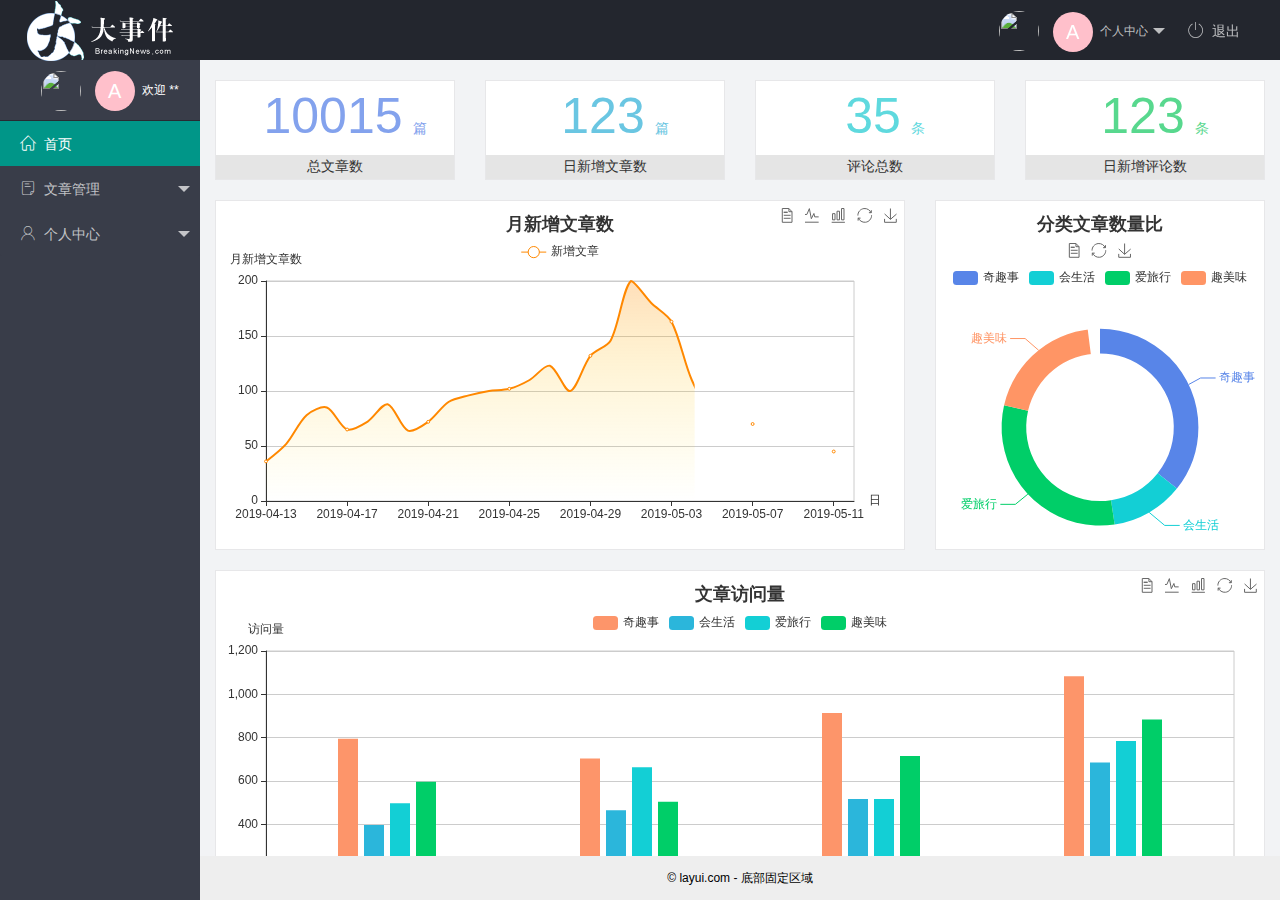
==== index.html @ ff7209f8 "完成了主页功能开发" ====
<!DOCTYPE html>
<html lang="en">

<head>
    <meta charset="UTF-8">
    <meta name="viewport" content="width=device-width, initial-scale=1.0">
    <meta http-equiv="X-UA-Compatible" content="ie=edge">
    <title>后天主页</title>
    <link rel="stylesheet" href="/assets/lib/layui/css/layui.css">
    <link rel="stylesheet" href="/assets/fonts/iconfont.css">
    <link rel="stylesheet" href="/assets/css/index.css">
</head>

<body class="layui-layout-body">
    <div class="layui-layout layui-layout-admin">
        <div class="layui-header">
            <div class="layui-logo">
                <img src="/assets/images/logo.png" alt="">
            </div>
            <!-- 头部区域（可配合layui已有的水平导航） -->
            <ul class="layui-nav layui-layout-right">
                <li class="layui-nav-item">
                    <a href="javascript:;" class="userinfo">
                        <img src="http://t.cn/RCzsdCq" class="layui-nav-img">
                        <span class="text-avatar">A</span> 个人中心
                    </a>
                    <dl class="layui-nav-child">
                        <dd><a href="">基本资料</a></dd>
                        <dd><a href="">更换头像</a></dd>
                        <dd><a href="">重置密码</a></dd>
                    </dl>
                </li>
                <li class="layui-nav-item">
                    <a href="javascript:;" id="btnLogout"> <span class="iconfont icon-tuichu"></span>退出</a>
                </li>
            </ul>
        </div>

        <div class="layui-side layui-bg-black">
            <div class="layui-side-scroll">
                <div class="userinfo">
                    <img src="http://t.cn/RCzsdCq" class="layui-nav-img">
                    <span class="text-avatar">A</span>
                    <span id="welcome">欢迎 **</span>
                </div>
                <!-- 左侧导航区域（可配合layui已有的垂直导航） -->
                <ul class="layui-nav layui-nav-tree" lay-filter="test" lay-shrink="all">
                    <li class="layui-nav-item layui-this"><a href="/home/dashboard.html" target="fm"><span class="iconfont icon-home"></span>首页</a></li>
                    <li class="layui-nav-item">
                        <a class="" href="javascript:;"><span class="iconfont icon-16"></span>文章管理</a>
                        <dl class="layui-nav-child">
                            <dd><a href="javascript:;"><i class="layui-icon layui-icon-app"></i>  文章类别</a></dd>
                            <dd><a href="javascript:;"><i class="layui-icon layui-icon-app"></i>  文章列表</a></dd>
                            <dd><a href="javascript:;"><i class="layui-icon layui-icon-app"></i>  发表文章</a></dd>
                        </dl>
                    </li>
                    <li class="layui-nav-item">
                        <a href="javascript:;"><span class="iconfont icon-user"></span>个人中心</a>
                        <dl class="layui-nav-child">
                            <dd><a href="javascript:;"><i class="layui-icon layui-icon-app"></i> 基本资料</a></dd>
                            <dd><a href="javascript:;"><i class="layui-icon layui-icon-app"></i> 更换头像</a></dd>
                            <dd><a href="javascript:;"><i class="layui-icon layui-icon-app"></i> 重置密码</a></dd>
                        </dl>
                    </li>
                </ul>
            </div>
        </div>

        <div class="layui-body">
            <!-- 内容主体区域 -->
            <iframe name="fm" src="/home/dashboard.html" frameborder="0"></iframe>
        </div>

        <div class="layui-footer">
            <!-- 底部固定区域 -->
            © layui.com - 底部固定区域
        </div>
    </div>
    <script src="./assets/lib/layui/layui.all.js"></script>
    <script src="./assets/lib/jquery.js"></script>
    <script src="./assets/js/baseAPI.js"></script>
    <script src="./assets/js/index.js"></script>
</body>

</html>
---- assets/lib/layui/css/layui.css ----
/** layui-v2.5.5 MIT License By https://www.layui.com */
 .layui-inline,img{display:inline-block;vertical-align:middle}h1,h2,h3,h4,h5,h6{font-weight:400}.layui-edge,.layui-header,.layui-inline,.layui-main{position:relative}.layui-body,.layui-edge,.layui-elip{overflow:hidden}.layui-btn,.layui-edge,.layui-inline,img{vertical-align:middle}.layui-btn,.layui-disabled,.layui-icon,.layui-unselect{-moz-user-select:none;-webkit-user-select:none;-ms-user-select:none}.layui-elip,.layui-form-checkbox span,.layui-form-pane .layui-form-label{text-overflow:ellipsis;white-space:nowrap}.layui-breadcrumb,.layui-tree-btnGroup{visibility:hidden}blockquote,body,button,dd,div,dl,dt,form,h1,h2,h3,h4,h5,h6,input,li,ol,p,pre,td,textarea,th,ul{margin:0;padding:0;-webkit-tap-highlight-color:rgba(0,0,0,0)}a:active,a:hover{outline:0}img{border:none}li{list-style:none}table{border-collapse:collapse;border-spacing:0}h4,h5,h6{font-size:100%}button,input,optgroup,option,select,textarea{font-family:inherit;font-size:inherit;font-style:inherit;font-weight:inherit;outline:0}pre{white-space:pre-wrap;white-space:-moz-pre-wrap;white-space:-pre-wrap;white-space:-o-pre-wrap;word-wrap:break-word}body{line-height:24px;font:14px Helvetica Neue,Helvetica,PingFang SC,Tahoma,Arial,sans-serif}hr{height:1px;margin:10px 0;border:0;clear:both}a{color:#333;text-decoration:none}a:hover{color:#777}a cite{font-style:normal;*cursor:pointer}.layui-border-box,.layui-border-box *{box-sizing:border-box}.layui-box,.layui-box *{box-sizing:content-box}.layui-clear{clear:both;*zoom:1}.layui-clear:after{content:'\20';clear:both;*zoom:1;display:block;height:0}.layui-inline{*display:inline;*zoom:1}.layui-edge{display:inline-block;width:0;height:0;border-width:6px;border-style:dashed;border-color:transparent}.layui-edge-top{top:-4px;border-bottom-color:#999;border-bottom-style:solid}.layui-edge-right{border-left-color:#999;border-left-style:solid}.layui-edge-bottom{top:2px;border-top-color:#999;border-top-style:solid}.layui-edge-left{border-right-color:#999;border-right-style:solid}.layui-disabled,.layui-disabled:hover{color:#d2d2d2!important;cursor:not-allowed!important}.layui-circle{border-radius:100%}.layui-show{display:block!important}.layui-hide{display:none!important}@font-face{font-family:layui-icon;src:url(../font/iconfont.eot?v=250);src:url(../font/iconfont.eot?v=250#iefix) format('embedded-opentype'),url(../font/iconfont.woff2?v=250) format('woff2'),url(../font/iconfont.woff?v=250) format('woff'),url(../font/iconfont.ttf?v=250) format('truetype'),url(../font/iconfont.svg?v=250#layui-icon) format('svg')}.layui-icon{font-family:layui-icon!important;font-size:16px;font-style:normal;-webkit-font-smoothing:antialiased;-moz-osx-font-smoothing:grayscale}.layui-icon-reply-fill:before{content:"\e611"}.layui-icon-set-fill:before{content:"\e614"}.layui-icon-menu-fill:before{content:"\e60f"}.layui-icon-search:before{content:"\e615"}.layui-icon-share:before{content:"\e641"}.layui-icon-set-sm:before{content:"\e620"}.layui-icon-engine:before{content:"\e628"}.layui-icon-close:before{content:"\1006"}.layui-icon-close-fill:before{content:"\1007"}.layui-icon-chart-screen:before{content:"\e629"}.layui-icon-star:before{content:"\e600"}.layui-icon-circle-dot:before{content:"\e617"}.layui-icon-chat:before{content:"\e606"}.layui-icon-release:before{content:"\e609"}.layui-icon-list:before{content:"\e60a"}.layui-icon-chart:before{content:"\e62c"}.layui-icon-ok-circle:before{content:"\1005"}.layui-icon-layim-theme:before{content:"\e61b"}.layui-icon-table:before{content:"\e62d"}.layui-icon-right:before{content:"\e602"}.layui-icon-left:before{content:"\e603"}.layui-icon-cart-simple:before{content:"\e698"}.layui-icon-face-cry:before{content:"\e69c"}.layui-icon-face-smile:before{content:"\e6af"}.layui-icon-survey:before{content:"\e6b2"}.layui-icon-tree:before{content:"\e62e"}.layui-icon-upload-circle:before{content:"\e62f"}.layui-icon-add-circle:before{content:"\e61f"}.layui-icon-download-circle:before{content:"\e601"}.layui-icon-templeate-1:before{content:"\e630"}.layui-icon-util:before{content:"\e631"}.layui-icon-face-surprised:before{content:"\e664"}.layui-icon-edit:before{content:"\e642"}.layui-icon-speaker:before{content:"\e645"}.layui-icon-down:before{content:"\e61a"}.layui-icon-file:before{content:"\e621"}.layui-icon-layouts:before{content:"\e632"}.layui-icon-rate-half:before{content:"\e6c9"}.layui-icon-add-circle-fine:before{content:"\e608"}.layui-icon-prev-circle:before{content:"\e633"}.layui-icon-read:before{content:"\e705"}.layui-icon-404:before{content:"\e61c"}.layui-icon-carousel:before{content:"\e634"}.layui-icon-help:before{content:"\e607"}.layui-icon-code-circle:before{content:"\e635"}.layui-icon-water:before{content:"\e636"}.layui-icon-username:before{content:"\e66f"}.layui-icon-find-fill:before{content:"\e670"}.layui-icon-about:before{content:"\e60b"}.layui-icon-location:before{content:"\e715"}.layui-icon-up:before{content:"\e619"}.layui-icon-pause:before{content:"\e651"}.layui-icon-date:before{content:"\e637"}.layui-icon-layim-uploadfile:before{content:"\e61d"}.layui-icon-delete:before{content:"\e640"}.layui-icon-play:before{content:"\e652"}.layui-icon-top:before{content:"\e604"}.layui-icon-friends:before{content:"\e612"}.layui-icon-refresh-3:before{content:"\e9aa"}.layui-icon-ok:before{content:"\e605"}.layui-icon-layer:before{content:"\e638"}.layui-icon-face-smile-fine:before{content:"\e60c"}.layui-icon-dollar:before{content:"\e659"}.layui-icon-group:before{content:"\e613"}.layui-icon-layim-download:before{content:"\e61e"}.layui-icon-picture-fine:before{content:"\e60d"}.layui-icon-link:before{content:"\e64c"}.layui-icon-diamond:before{content:"\e735"}.layui-icon-log:before{content:"\e60e"}.layui-icon-rate-solid:before{content:"\e67a"}.layui-icon-fonts-del:before{content:"\e64f"}.layui-icon-unlink:before{content:"\e64d"}.layui-icon-fonts-clear:before{content:"\e639"}.layui-icon-triangle-r:before{content:"\e623"}.layui-icon-circle:before{content:"\e63f"}.layui-icon-radio:before{content:"\e643"}.layui-icon-align-center:before{content:"\e647"}.layui-icon-align-right:before{content:"\e648"}.layui-icon-align-left:before{content:"\e649"}.layui-icon-loading-1:before{content:"\e63e"}.layui-icon-return:before{content:"\e65c"}.layui-icon-fonts-strong:before{content:"\e62b"}.layui-icon-upload:before{content:"\e67c"}.layui-icon-dialogue:before{content:"\e63a"}.layui-icon-video:before{content:"\e6ed"}.layui-icon-headset:before{content:"\e6fc"}.layui-icon-cellphone-fine:before{content:"\e63b"}.layui-icon-add-1:before{content:"\e654"}.layui-icon-face-smile-b:before{content:"\e650"}.layui-icon-fonts-html:before{content:"\e64b"}.layui-icon-form:before{content:"\e63c"}.layui-icon-cart:before{content:"\e657"}.layui-icon-camera-fill:before{content:"\e65d"}.layui-icon-tabs:before{content:"\e62a"}.layui-icon-fonts-code:before{content:"\e64e"}.layui-icon-fire:before{content:"\e756"}.layui-icon-set:before{content:"\e716"}.layui-icon-fonts-u:before{content:"\e646"}.layui-icon-triangle-d:before{content:"\e625"}.layui-icon-tips:before{content:"\e702"}.layui-icon-picture:before{content:"\e64a"}.layui-icon-more-vertical:before{content:"\e671"}.layui-icon-flag:before{content:"\e66c"}.layui-icon-loading:before{content:"\e63d"}.layui-icon-fonts-i:before{content:"\e644"}.layui-icon-refresh-1:before{content:"\e666"}.layui-icon-rmb:before{content:"\e65e"}.layui-icon-home:before{content:"\e68e"}.layui-icon-user:before{content:"\e770"}.layui-icon-notice:before{content:"\e667"}.layui-icon-login-weibo:before{content:"\e675"}.layui-icon-voice:before{content:"\e688"}.layui-icon-upload-drag:before{content:"\e681"}.layui-icon-login-qq:before{content:"\e676"}.layui-icon-snowflake:before{content:"\e6b1"}.layui-icon-file-b:before{content:"\e655"}.layui-icon-template:before{content:"\e663"}.layui-icon-auz:before{content:"\e672"}.layui-icon-console:before{content:"\e665"}.layui-icon-app:before{content:"\e653"}.layui-icon-prev:before{content:"\e65a"}.layui-icon-website:before{content:"\e7ae"}.layui-icon-next:before{content:"\e65b"}.layui-icon-component:before{content:"\e857"}.layui-icon-more:before{content:"\e65f"}.layui-icon-login-wechat:before{content:"\e677"}.layui-icon-shrink-right:before{content:"\e668"}.layui-icon-spread-left:before{content:"\e66b"}.layui-icon-camera:before{content:"\e660"}.layui-icon-note:before{content:"\e66e"}.layui-icon-refresh:before{content:"\e669"}.layui-icon-female:before{content:"\e661"}.layui-icon-male:before{content:"\e662"}.layui-icon-password:before{content:"\e673"}.layui-icon-senior:before{content:"\e674"}.layui-icon-theme:before{content:"\e66a"}.layui-icon-tread:before{content:"\e6c5"}.layui-icon-praise:before{content:"\e6c6"}.layui-icon-star-fill:before{content:"\e658"}.layui-icon-rate:before{content:"\e67b"}.layui-icon-template-1:before{content:"\e656"}.layui-icon-vercode:before{content:"\e679"}.layui-icon-cellphone:before{content:"\e678"}.layui-icon-screen-full:before{content:"\e622"}.layui-icon-screen-restore:before{content:"\e758"}.layui-icon-cols:before{content:"\e610"}.layui-icon-export:before{content:"\e67d"}.layui-icon-print:before{content:"\e66d"}.layui-icon-slider:before{content:"\e714"}.layui-icon-addition:before{content:"\e624"}.layui-icon-subtraction:before{content:"\e67e"}.layui-icon-service:before{content:"\e626"}.layui-icon-transfer:before{content:"\e691"}.layui-main{width:1140px;margin:0 auto}.layui-header{z-index:1000;height:60px}.layui-header a:hover{transition:all .5s;-webkit-transition:all .5s}.layui-side{position:fixed;left:0;top:0;bottom:0;z-index:999;width:200px;overflow-x:hidden}.layui-side-scroll{position:relative;width:220px;height:100%;overflow-x:hidden}.layui-body{position:absolute;left:200px;right:0;top:0;bottom:0;z-index:998;width:auto;overflow-y:auto;box-sizing:border-box}.layui-layout-body{overflow:hidden}.layui-layout-admin .layui-header{background-color:#23262E}.layui-layout-admin .layui-side{top:60px;width:200px;overflow-x:hidden}.layui-layout-admin .layui-body{position:fixed;top:60px;bottom:44px}.layui-layout-admin .layui-main{width:auto;margin:0 15px}.layui-layout-admin .layui-footer{position:fixed;left:200px;right:0;bottom:0;height:44px;line-height:44px;padding:0 15px;background-color:#eee}.layui-layout-admin .layui-logo{position:absolute;left:0;top:0;width:200px;height:100%;line-height:60px;text-align:center;color:#009688;font-size:16px}.layui-layout-admin .layui-header .layui-nav{background:0 0}.layui-layout-left{position:absolute!important;left:200px;top:0}.layui-layout-right{position:absolute!important;right:0;top:0}.layui-container{position:relative;margin:0 auto;padding:0 15px;box-sizing:border-box}.layui-fluid{position:relative;margin:0 auto;padding:0 15px}.layui-row:after,.layui-row:before{content:'';display:block;clear:both}.layui-col-lg1,.layui-col-lg10,.layui-col-lg11,.layui-col-lg12,.layui-col-lg2,.layui-col-lg3,.layui-col-lg4,.layui-col-lg5,.layui-col-lg6,.layui-col-lg7,.layui-col-lg8,.layui-col-lg9,.layui-col-md1,.layui-col-md10,.layui-col-md11,.layui-col-md12,.layui-col-md2,.layui-col-md3,.layui-col-md4,.layui-col-md5,.layui-col-md6,.layui-col-md7,.layui-col-md8,.layui-col-md9,.layui-col-sm1,.layui-col-sm10,.layui-col-sm11,.layui-col-sm12,.layui-col-sm2,.layui-col-sm3,.layui-col-sm4,.layui-col-sm5,.layui-col-sm6,.layui-col-sm7,.layui-col-sm8,.layui-col-sm9,.layui-col-xs1,.layui-col-xs10,.layui-col-xs11,.layui-col-xs12,.layui-col-xs2,.layui-col-xs3,.layui-col-xs4,.layui-col-xs5,.layui-col-xs6,.layui-col-xs7,.layui-col-xs8,.layui-col-xs9{position:relative;display:block;box-sizing:border-box}.layui-col-xs1,.layui-col-xs10,.layui-col-xs11,.layui-col-xs12,.layui-col-xs2,.layui-col-xs3,.layui-col-xs4,.layui-col-xs5,.layui-col-xs6,.layui-col-xs7,.layui-col-xs8,.layui-col-xs9{float:left}.layui-col-xs1{width:8.33333333%}.layui-col-xs2{width:16.66666667%}.layui-col-xs3{width:25%}.layui-col-xs4{width:33.33333333%}.layui-col-xs5{width:41.66666667%}.layui-col-xs6{width:50%}.layui-col-xs7{width:58.33333333%}.layui-col-xs8{width:66.66666667%}.layui-col-xs9{width:75%}.layui-col-xs10{width:83.33333333%}.layui-col-xs11{width:91.66666667%}.layui-col-xs12{width:100%}.layui-col-xs-offset1{margin-left:8.33333333%}.layui-col-xs-offset2{margin-left:16.66666667%}.layui-col-xs-offset3{margin-left:25%}.layui-col-xs-offset4{margin-left:33.33333333%}.layui-col-xs-offset5{margin-left:41.66666667%}.layui-col-xs-offset6{margin-left:50%}.layui-col-xs-offset7{margin-left:58.33333333%}.layui-col-xs-offset8{margin-left:66.66666667%}.layui-col-xs-offset9{margin-left:75%}.layui-col-xs-offset10{margin-left:83.33333333%}.layui-col-xs-offset11{margin-left:91.66666667%}.layui-col-xs-offset12{margin-left:100%}@media screen and (max-width:768px){.layui-hide-xs{display:none!important}.layui-show-xs-block{display:block!important}.layui-show-xs-inline{display:inline!important}.layui-show-xs-inline-block{display:inline-block!important}}@media screen and (min-width:768px){.layui-container{width:750px}.layui-hide-sm{display:none!important}.layui-show-sm-block{display:block!important}.layui-show-sm-inline{display:inline!important}.layui-show-sm-inline-block{display:inline-block!important}.layui-col-sm1,.layui-col-sm10,.layui-col-sm11,.layui-col-sm12,.layui-col-sm2,.layui-col-sm3,.layui-col-sm4,.layui-col-sm5,.layui-col-sm6,.layui-col-sm7,.layui-col-sm8,.layui-col-sm9{float:left}.layui-col-sm1{width:8.33333333%}.layui-col-sm2{width:16.66666667%}.layui-col-sm3{width:25%}.layui-col-sm4{width:33.33333333%}.layui-col-sm5{width:41.66666667%}.layui-col-sm6{width:50%}.layui-col-sm7{width:58.33333333%}.layui-col-sm8{width:66.66666667%}.layui-col-sm9{width:75%}.layui-col-sm10{width:83.33333333%}.layui-col-sm11{width:91.66666667%}.layui-col-sm12{width:100%}.layui-col-sm-offset1{margin-left:8.33333333%}.layui-col-sm-offset2{margin-left:16.66666667%}.layui-col-sm-offset3{margin-left:25%}.layui-col-sm-offset4{margin-left:33.33333333%}.layui-col-sm-offset5{margin-left:41.66666667%}.layui-col-sm-offset6{margin-left:50%}.layui-col-sm-offset7{margin-left:58.33333333%}.layui-col-sm-offset8{margin-left:66.66666667%}.layui-col-sm-offset9{margin-left:75%}.layui-col-sm-offset10{margin-left:83.33333333%}.layui-col-sm-offset11{margin-left:91.66666667%}.layui-col-sm-offset12{margin-left:100%}}@media screen and (min-width:992px){.layui-container{width:970px}.layui-hide-md{display:none!important}.layui-show-md-block{display:block!important}.layui-show-md-inline{display:inline!important}.layui-show-md-inline-block{display:inline-block!important}.layui-col-md1,.layui-col-md10,.layui-col-md11,.layui-col-md12,.layui-col-md2,.layui-col-md3,.layui-col-md4,.layui-col-md5,.layui-col-md6,.layui-col-md7,.layui-col-md8,.layui-col-md9{float:left}.layui-col-md1{width:8.33333333%}.layui-col-md2{width:16.66666667%}.layui-col-md3{width:25%}.layui-col-md4{width:33.33333333%}.layui-col-md5{width:41.66666667%}.layui-col-md6{width:50%}.layui-col-md7{width:58.33333333%}.layui-col-md8{width:66.66666667%}.layui-col-md9{width:75%}.layui-col-md10{width:83.33333333%}.layui-col-md11{width:91.66666667%}.layui-col-md12{width:100%}.layui-col-md-offset1{margin-left:8.33333333%}.layui-col-md-offset2{margin-left:16.66666667%}.layui-col-md-offset3{margin-left:25%}.layui-col-md-offset4{margin-left:33.33333333%}.layui-col-md-offset5{margin-left:41.66666667%}.layui-col-md-offset6{margin-left:50%}.layui-col-md-offset7{margin-left:58.33333333%}.layui-col-md-offset8{margin-left:66.66666667%}.layui-col-md-offset9{margin-left:75%}.layui-col-md-offset10{margin-left:83.33333333%}.layui-col-md-offset11{margin-left:91.66666667%}.layui-col-md-offset12{margin-left:100%}}@media screen and (min-width:1200px){.layui-container{width:1170px}.layui-hide-lg{display:none!important}.layui-show-lg-block{display:block!important}.layui-show-lg-inline{display:inline!important}.layui-show-lg-inline-block{display:inline-block!important}.layui-col-lg1,.layui-col-lg10,.layui-col-lg11,.layui-col-lg12,.layui-col-lg2,.layui-col-lg3,.layui-col-lg4,.layui-col-lg5,.layui-col-lg6,.layui-col-lg7,.layui-col-lg8,.layui-col-lg9{float:left}.layui-col-lg1{width:8.33333333%}.layui-col-lg2{width:16.66666667%}.layui-col-lg3{width:25%}.layui-col-lg4{width:33.33333333%}.layui-col-lg5{width:41.66666667%}.layui-col-lg6{width:50%}.layui-col-lg7{width:58.33333333%}.layui-col-lg8{width:66.66666667%}.layui-col-lg9{width:75%}.layui-col-lg10{width:83.33333333%}.layui-col-lg11{width:91.66666667%}.layui-col-lg12{width:100%}.layui-col-lg-offset1{margin-left:8.33333333%}.layui-col-lg-offset2{margin-left:16.66666667%}.layui-col-lg-offset3{margin-left:25%}.layui-col-lg-offset4{margin-left:33.33333333%}.layui-col-lg-offset5{margin-left:41.66666667%}.layui-col-lg-offset6{margin-left:50%}.layui-col-lg-offset7{margin-left:58.33333333%}.layui-col-lg-offset8{margin-left:66.66666667%}.layui-col-lg-offset9{margin-left:75%}.layui-col-lg-offset10{margin-left:83.33333333%}.layui-col-lg-offset11{margin-left:91.66666667%}.layui-col-lg-offset12{margin-left:100%}}.layui-col-space1{margin:-.5px}.layui-col-space1>*{padding:.5px}.layui-col-space3{margin:-1.5px}.layui-col-space3>*{padding:1.5px}.layui-col-space5{margin:-2.5px}.layui-col-space5>*{padding:2.5px}.layui-col-space8{margin:-3.5px}.layui-col-space8>*{padding:3.5px}.layui-col-space10{margin:-5px}.layui-col-space10>*{padding:5px}.layui-col-space12{margin:-6px}.layui-col-space12>*{padding:6px}.layui-col-space15{margin:-7.5px}.layui-col-space15>*{padding:7.5px}.layui-col-space18{margin:-9px}.layui-col-space18>*{padding:9px}.layui-col-space20{margin:-10px}.layui-col-space20>*{padding:10px}.layui-col-space22{margin:-11px}.layui-col-space22>*{padding:11px}.layui-col-space25{margin:-12.5px}.layui-col-space25>*{padding:12.5px}.layui-col-space30{margin:-15px}.layui-col-space30>*{padding:15px}.layui-btn,.layui-input,.layui-select,.layui-textarea,.layui-upload-button{outline:0;-webkit-appearance:none;transition:all .3s;-webkit-transition:all .3s;box-sizing:border-box}.layui-elem-quote{margin-bottom:10px;padding:15px;line-height:22px;border-left:5px solid #009688;border-radius:0 2px 2px 0;background-color:#f2f2f2}.layui-quote-nm{border-style:solid;border-width:1px 1px 1px 5px;background:0 0}.layui-elem-field{margin-bottom:10px;padding:0;border-width:1px;border-style:solid}.layui-elem-field legend{margin-left:20px;padding:0 10px;font-size:20px;font-weight:300}.layui-field-title{margin:10px 0 20px;border-width:1px 0 0}.layui-field-box{padding:10px 15px}.layui-field-title .layui-field-box{padding:10px 0}.layui-progress{position:relative;height:6px;border-radius:20px;background-color:#e2e2e2}.layui-progress-bar{position:absolute;left:0;top:0;width:0;max-width:100%;height:6px;border-radius:20px;text-align:right;background-color:#5FB878;transition:all .3s;-webkit-transition:all .3s}.layui-progress-big,.layui-progress-big .layui-progress-bar{height:18px;line-height:18px}.layui-progress-text{position:relative;top:-20px;line-height:18px;font-size:12px;color:#666}.layui-progress-big .layui-progress-text{position:static;padding:0 10px;color:#fff}.layui-collapse{border-width:1px;border-style:solid;border-radius:2px}.layui-colla-content,.layui-colla-item{border-top-width:1px;border-top-style:solid}.layui-colla-item:first-child{border-top:none}.layui-colla-title{position:relative;height:42px;line-height:42px;padding:0 15px 0 35px;color:#333;background-color:#f2f2f2;cursor:pointer;font-size:14px;overflow:hidden}.layui-colla-content{display:none;padding:10px 15px;line-height:22px;color:#666}.layui-colla-icon{position:absolute;left:15px;top:0;font-size:14px}.layui-card{margin-bottom:15px;border-radius:2px;background-color:#fff;box-shadow:0 1px 2px 0 rgba(0,0,0,.05)}.layui-card:last-child{margin-bottom:0}.layui-card-header{position:relative;height:42px;line-height:42px;padding:0 15px;border-bottom:1px solid #f6f6f6;color:#333;border-radius:2px 2px 0 0;font-size:14px}.layui-bg-black,.layui-bg-blue,.layui-bg-cyan,.layui-bg-green,.layui-bg-orange,.layui-bg-red{color:#fff!important}.layui-card-body{position:relative;padding:10px 15px;line-height:24px}.layui-card-body[pad15]{padding:15px}.layui-card-body[pad20]{padding:20px}.layui-card-body .layui-table{margin:5px 0}.layui-card .layui-tab{margin:0}.layui-panel-window{position:relative;padding:15px;border-radius:0;border-top:5px solid #E6E6E6;background-color:#fff}.layui-auxiliar-moving{position:fixed;left:0;right:0;top:0;bottom:0;width:100%;height:100%;background:0 0;z-index:9999999999}.layui-form-label,.layui-form-mid,.layui-form-select,.layui-input-block,.layui-input-inline,.layui-textarea{position:relative}.layui-bg-red{background-color:#FF5722!important}.layui-bg-orange{background-color:#FFB800!important}.layui-bg-green{background-color:#009688!important}.layui-bg-cyan{background-color:#2F4056!important}.layui-bg-blue{background-color:#1E9FFF!important}.layui-bg-black{background-color:#393D49!important}.layui-bg-gray{background-color:#eee!important;color:#666!important}.layui-badge-rim,.layui-colla-content,.layui-colla-item,.layui-collapse,.layui-elem-field,.layui-form-pane .layui-form-item[pane],.layui-form-pane .layui-form-label,.layui-input,.layui-layedit,.layui-layedit-tool,.layui-quote-nm,.layui-select,.layui-tab-bar,.layui-tab-card,.layui-tab-title,.layui-tab-title .layui-this:after,.layui-textarea{border-color:#e6e6e6}.layui-timeline-item:before,hr{background-color:#e6e6e6}.layui-text{line-height:22px;font-size:14px;color:#666}.layui-text h1,.layui-text h2,.layui-text h3{font-weight:500;color:#333}.layui-text h1{font-size:30px}.layui-text h2{font-size:24px}.layui-text h3{font-size:18px}.layui-text a:not(.layui-btn){color:#01AAED}.layui-text a:not(.layui-btn):hover{text-decoration:underline}.layui-text ul{padding:5px 0 5px 15px}.layui-text ul li{margin-top:5px;list-style-type:disc}.layui-text em,.layui-word-aux{color:#999!important;padding:0 5px!important}.layui-btn{display:inline-block;height:38px;line-height:38px;padding:0 18px;background-color:#009688;color:#fff;white-space:nowrap;text-align:center;font-size:14px;border:none;border-radius:2px;cursor:pointer}.layui-btn:hover{opacity:.8;filter:alpha(opacity=80);color:#fff}.layui-btn:active{opacity:1;filter:alpha(opacity=100)}.layui-btn+.layui-btn{margin-left:10px}.layui-btn-container{font-size:0}.layui-btn-container .layui-btn{margin-right:10px;margin-bottom:10px}.layui-btn-container .layui-btn+.layui-btn{margin-left:0}.layui-table .layui-btn-container .layui-btn{margin-bottom:9px}.layui-btn-radius{border-radius:100px}.layui-btn .layui-icon{margin-right:3px;font-size:18px;vertical-align:bottom;vertical-align:middle\9}.layui-btn-primary{border:1px solid #C9C9C9;background-color:#fff;color:#555}.layui-btn-primary:hover{border-color:#009688;color:#333}.layui-btn-normal{background-color:#1E9FFF}.layui-btn-warm{background-color:#FFB800}.layui-btn-danger{background-color:#FF5722}.layui-btn-checked{background-color:#5FB878}.layui-btn-disabled,.layui-btn-disabled:active,.layui-btn-disabled:hover{border:1px solid #e6e6e6;background-color:#FBFBFB;color:#C9C9C9;cursor:not-allowed;opacity:1}.layui-btn-lg{height:44px;line-height:44px;padding:0 25px;font-size:16px}.layui-btn-sm{height:30px;line-height:30px;padding:0 10px;font-size:12px}.layui-btn-sm i{font-size:16px!important}.layui-btn-xs{height:22px;line-height:22px;padding:0 5px;font-size:12px}.layui-btn-xs i{font-size:14px!important}.layui-btn-group{display:inline-block;vertical-align:middle;font-size:0}.layui-btn-group .layui-btn{margin-left:0!important;margin-right:0!important;border-left:1px solid rgba(255,255,255,.5);border-radius:0}.layui-btn-group .layui-btn-primary{border-left:none}.layui-btn-group .layui-btn-primary:hover{border-color:#C9C9C9;color:#009688}.layui-btn-group .layui-btn:first-child{border-left:none;border-radius:2px 0 0 2px}.layui-btn-group .layui-btn-primary:first-child{border-left:1px solid #c9c9c9}.layui-btn-group .layui-btn:last-child{border-radius:0 2px 2px 0}.layui-btn-group .layui-btn+.layui-btn{margin-left:0}.layui-btn-group+.layui-btn-group{margin-left:10px}.layui-btn-fluid{width:100%}.layui-input,.layui-select,.layui-textarea{height:38px;line-height:1.3;line-height:38px\9;border-width:1px;border-style:solid;background-color:#fff;border-radius:2px}.layui-input::-webkit-input-placeholder,.layui-select::-webkit-input-placeholder,.layui-textarea::-webkit-input-placeholder{line-height:1.3}.layui-input,.layui-textarea{display:block;width:100%;padding-left:10px}.layui-input:hover,.layui-textarea:hover{border-color:#D2D2D2!important}.layui-input:focus,.layui-textarea:focus{border-color:#C9C9C9!important}.layui-textarea{min-height:100px;height:auto;line-height:20px;padding:6px 10px;resize:vertical}.layui-select{padding:0 10px}.layui-form input[type=checkbox],.layui-form input[type=radio],.layui-form select{display:none}.layui-form [lay-ignore]{display:initial}.layui-form-item{margin-bottom:15px;clear:both;*zoom:1}.layui-form-item:after{content:'\20';clear:both;*zoom:1;display:block;height:0}.layui-form-label{float:left;display:block;padding:9px 15px;width:80px;font-weight:400;line-height:20px;text-align:right}.layui-form-label-col{display:block;float:none;padding:9px 0;line-height:20px;text-align:left}.layui-form-item .layui-inline{margin-bottom:5px;margin-right:10px}.layui-input-block{margin-left:110px;min-height:36px}.layui-input-inline{display:inline-block;vertical-align:middle}.layui-form-item .layui-input-inline{float:left;width:190px;margin-right:10px}.layui-form-text .layui-input-inline{width:auto}.layui-form-mid{float:left;display:block;padding:9px 0!important;line-height:20px;margin-right:10px}.layui-form-danger+.layui-form-select .layui-input,.layui-form-danger:focus{border-color:#FF5722!important}.layui-form-select .layui-input{padding-right:30px;cursor:pointer}.layui-form-select .layui-edge{position:absolute;right:10px;top:50%;margin-top:-3px;cursor:pointer;border-width:6px;border-top-color:#c2c2c2;border-top-style:solid;transition:all .3s;-webkit-transition:all .3s}.layui-form-select dl{display:none;position:absolute;left:0;top:42px;padding:5px 0;z-index:899;min-width:100%;border:1px solid #d2d2d2;max-height:300px;overflow-y:auto;background-color:#fff;border-radius:2px;box-shadow:0 2px 4px rgba(0,0,0,.12);box-sizing:border-box}.layui-form-select dl dd,.layui-form-select dl dt{padding:0 10px;line-height:36px;white-space:nowrap;overflow:hidden;text-overflow:ellipsis}.layui-form-select dl dt{font-size:12px;color:#999}.layui-form-select dl dd{cursor:pointer}.layui-form-select dl dd:hover{background-color:#f2f2f2;-webkit-transition:.5s all;transition:.5s all}.layui-form-select .layui-select-group dd{padding-left:20px}.layui-form-select dl dd.layui-select-tips{padding-left:10px!important;color:#999}.layui-form-select dl dd.layui-this{background-color:#5FB878;color:#fff}.layui-form-checkbox,.layui-form-select dl dd.layui-disabled{background-color:#fff}.layui-form-selected dl{display:block}.layui-form-checkbox,.layui-form-checkbox *,.layui-form-switch{display:inline-block;vertical-align:middle}.layui-form-selected .layui-edge{margin-top:-9px;-webkit-transform:rotate(180deg);transform:rotate(180deg);margin-top:-3px\9}:root .layui-form-selected .layui-edge{margin-top:-9px\0/IE9}.layui-form-selectup dl{top:auto;bottom:42px}.layui-select-none{margin:5px 0;text-align:center;color:#999}.layui-select-disabled .layui-disabled{border-color:#eee!important}.layui-select-disabled .layui-edge{border-top-color:#d2d2d2}.layui-form-checkbox{position:relative;height:30px;line-height:30px;margin-right:10px;padding-right:30px;cursor:pointer;font-size:0;-webkit-transition:.1s linear;transition:.1s linear;box-sizing:border-box}.layui-form-checkbox span{padding:0 10px;height:100%;font-size:14px;border-radius:2px 0 0 2px;background-color:#d2d2d2;color:#fff;overflow:hidden}.layui-form-checkbox:hover span{background-color:#c2c2c2}.layui-form-checkbox i{position:absolute;right:0;top:0;width:30px;height:28px;border:1px solid #d2d2d2;border-left:none;border-radius:0 2px 2px 0;color:#fff;font-size:20px;text-align:center}.layui-form-checkbox:hover i{border-color:#c2c2c2;color:#c2c2c2}.layui-form-checked,.layui-form-checked:hover{border-color:#5FB878}.layui-form-checked span,.layui-form-checked:hover span{background-color:#5FB878}.layui-form-checked i,.layui-form-checked:hover i{color:#5FB878}.layui-form-item .layui-form-checkbox{margin-top:4px}.layui-form-checkbox[lay-skin=primary]{height:auto!important;line-height:normal!important;min-width:18px;min-height:18px;border:none!important;margin-right:0;padding-left:28px;padding-right:0;background:0 0}.layui-form-checkbox[lay-skin=primary] span{padding-left:0;padding-right:15px;line-height:18px;background:0 0;color:#666}.layui-form-checkbox[lay-skin=primary] i{right:auto;left:0;width:16px;height:16px;line-height:16px;border:1px solid #d2d2d2;font-size:12px;border-radius:2px;background-color:#fff;-webkit-transition:.1s linear;transition:.1s linear}.layui-form-checkbox[lay-skin=primary]:hover i{border-color:#5FB878;color:#fff}.layui-form-checked[lay-skin=primary] i{border-color:#5FB878!important;background-color:#5FB878;color:#fff}.layui-checkbox-disbaled[lay-skin=primary] span{background:0 0!important;color:#c2c2c2}.layui-checkbox-disbaled[lay-skin=primary]:hover i{border-color:#d2d2d2}.layui-form-item .layui-form-checkbox[lay-skin=primary]{margin-top:10px}.layui-form-switch{position:relative;height:22px;line-height:22px;min-width:35px;padding:0 5px;margin-top:8px;border:1px solid #d2d2d2;border-radius:20px;cursor:pointer;background-color:#fff;-webkit-transition:.1s linear;transition:.1s linear}.layui-form-switch i{position:absolute;left:5px;top:3px;width:16px;height:16px;border-radius:20px;background-color:#d2d2d2;-webkit-transition:.1s linear;transition:.1s linear}.layui-form-switch em{position:relative;top:0;width:25px;margin-left:21px;padding:0!important;text-align:center!important;color:#999!important;font-style:normal!important;font-size:12px}.layui-form-onswitch{border-color:#5FB878;background-color:#5FB878}.layui-checkbox-disbaled,.layui-checkbox-disbaled i{border-color:#e2e2e2!important}.layui-form-onswitch i{left:100%;margin-left:-21px;background-color:#fff}.layui-form-onswitch em{margin-left:5px;margin-right:21px;color:#fff!important}.layui-checkbox-disbaled span{background-color:#e2e2e2!important}.layui-checkbox-disbaled:hover i{color:#fff!important}[lay-radio]{display:none}.layui-form-radio,.layui-form-radio *{display:inline-block;vertical-align:middle}.layui-form-radio{line-height:28px;margin:6px 10px 0 0;padding-right:10px;cursor:pointer;font-size:0}.layui-form-radio *{font-size:14px}.layui-form-radio>i{margin-right:8px;font-size:22px;color:#c2c2c2}.layui-form-radio>i:hover,.layui-form-radioed>i{color:#5FB878}.layui-radio-disbaled>i{color:#e2e2e2!important}.layui-form-pane .layui-form-label{width:110px;padding:8px 15px;height:38px;line-height:20px;border-width:1px;border-style:solid;border-radius:2px 0 0 2px;text-align:center;background-color:#FBFBFB;overflow:hidden;box-sizing:border-box}.layui-form-pane .layui-input-inline{margin-left:-1px}.layui-form-pane .layui-input-block{margin-left:110px;left:-1px}.layui-form-pane .layui-input{border-radius:0 2px 2px 0}.layui-form-pane .layui-form-text .layui-form-label{float:none;width:100%;border-radius:2px;box-sizing:border-box;text-align:left}.layui-form-pane .layui-form-text .layui-input-inline{display:block;margin:0;top:-1px;clear:both}.layui-form-pane .layui-form-text .layui-input-block{margin:0;left:0;top:-1px}.layui-form-pane .layui-form-text .layui-textarea{min-height:100px;border-radius:0 0 2px 2px}.layui-form-pane .layui-form-checkbox{margin:4px 0 4px 10px}.layui-form-pane .layui-form-radio,.layui-form-pane .layui-form-switch{margin-top:6px;margin-left:10px}.layui-form-pane .layui-form-item[pane]{position:relative;border-width:1px;border-style:solid}.layui-form-pane .layui-form-item[pane] .layui-form-label{position:absolute;left:0;top:0;height:100%;border-width:0 1px 0 0}.layui-form-pane .layui-form-item[pane] .layui-input-inline{margin-left:110px}@media screen and (max-width:450px){.layui-form-item .layui-form-label{text-overflow:ellipsis;overflow:hidden;white-space:nowrap}.layui-form-item .layui-inline{display:block;margin-right:0;margin-bottom:20px;clear:both}.layui-form-item .layui-inline:after{content:'\20';clear:both;display:block;height:0}.layui-form-item .layui-input-inline{display:block;float:none;left:-3px;width:auto;margin:0 0 10px 112px}.layui-form-item .layui-input-inline+.layui-form-mid{margin-left:110px;top:-5px;padding:0}.layui-form-item .layui-form-checkbox{margin-right:5px;margin-bottom:5px}}.layui-layedit{border-width:1px;border-style:solid;border-radius:2px}.layui-layedit-tool{padding:3px 5px;border-bottom-width:1px;border-bottom-style:solid;font-size:0}.layedit-tool-fixed{position:fixed;top:0;border-top:1px solid #e2e2e2}.layui-layedit-tool .layedit-tool-mid,.layui-layedit-tool .layui-icon{display:inline-block;vertical-align:middle;text-align:center;font-size:14px}.layui-layedit-tool .layui-icon{position:relative;width:32px;height:30px;line-height:30px;margin:3px 5px;color:#777;cursor:pointer;border-radius:2px}.layui-layedit-tool .layui-icon:hover{color:#393D49}.layui-layedit-tool .layui-icon:active{color:#000}.layui-layedit-tool .layedit-tool-active{background-color:#e2e2e2;color:#000}.layui-layedit-tool .layui-disabled,.layui-layedit-tool .layui-disabled:hover{color:#d2d2d2;cursor:not-allowed}.layui-layedit-tool .layedit-tool-mid{width:1px;height:18px;margin:0 10px;background-color:#d2d2d2}.layedit-tool-html{width:50px!important;font-size:30px!important}.layedit-tool-b,.layedit-tool-code,.layedit-tool-help{font-size:16px!important}.layedit-tool-d,.layedit-tool-face,.layedit-tool-image,.layedit-tool-unlink{font-size:18px!important}.layedit-tool-image input{position:absolute;font-size:0;left:0;top:0;width:100%;height:100%;opacity:.01;filter:Alpha(opacity=1);cursor:pointer}.layui-layedit-iframe iframe{display:block;width:100%}#LAY_layedit_code{overflow:hidden}.layui-laypage{display:inline-block;*display:inline;*zoom:1;vertical-align:middle;margin:10px 0;font-size:0}.layui-laypage>a:first-child,.layui-laypage>a:first-child em{border-radius:2px 0 0 2px}.layui-laypage>a:last-child,.layui-laypage>a:last-child em{border-radius:0 2px 2px 0}.layui-laypage>:first-child{margin-left:0!important}.layui-laypage>:last-child{margin-right:0!important}.layui-laypage a,.layui-laypage button,.layui-laypage input,.layui-laypage select,.layui-laypage span{border:1px solid #e2e2e2}.layui-laypage a,.layui-laypage span{display:inline-block;*display:inline;*zoom:1;vertical-align:middle;padding:0 15px;height:28px;line-height:28px;margin:0 -1px 5px 0;background-color:#fff;color:#333;font-size:12px}.layui-flow-more a *,.layui-laypage input,.layui-table-view select[lay-ignore]{display:inline-block}.layui-laypage a:hover{color:#009688}.layui-laypage em{font-style:normal}.layui-laypage .layui-laypage-spr{color:#999;font-weight:700}.layui-laypage a{text-decoration:none}.layui-laypage .layui-laypage-curr{position:relative}.layui-laypage .layui-laypage-curr em{position:relative;color:#fff}.layui-laypage .layui-laypage-curr .layui-laypage-em{position:absolute;left:-1px;top:-1px;padding:1px;width:100%;height:100%;background-color:#009688}.layui-laypage-em{border-radius:2px}.layui-laypage-next em,.layui-laypage-prev em{font-family:Sim sun;font-size:16px}.layui-laypage .layui-laypage-count,.layui-laypage .layui-laypage-limits,.layui-laypage .layui-laypage-refresh,.layui-laypage .layui-laypage-skip{margin-left:10px;margin-right:10px;padding:0;border:none}.layui-laypage .layui-laypage-limits,.layui-laypage .layui-laypage-refresh{vertical-align:top}.layui-laypage .layui-laypage-refresh i{font-size:18px;cursor:pointer}.layui-laypage select{height:22px;padding:3px;border-radius:2px;cursor:pointer}.layui-laypage .layui-laypage-skip{height:30px;line-height:30px;color:#999}.layui-laypage button,.layui-laypage input{height:30px;line-height:30px;border-radius:2px;vertical-align:top;background-color:#fff;box-sizing:border-box}.layui-laypage input{width:40px;margin:0 10px;padding:0 3px;text-align:center}.layui-laypage input:focus,.layui-laypage select:focus{border-color:#009688!important}.layui-laypage button{margin-left:10px;padding:0 10px;cursor:pointer}.layui-table,.layui-table-view{margin:10px 0}.layui-flow-more{margin:10px 0;text-align:center;color:#999;font-size:14px}.layui-flow-more a{height:32px;line-height:32px}.layui-flow-more a *{vertical-align:top}.layui-flow-more a cite{padding:0 20px;border-radius:3px;background-color:#eee;color:#333;font-style:normal}.layui-flow-more a cite:hover{opacity:.8}.layui-flow-more a i{font-size:30px;color:#737383}.layui-table{width:100%;background-color:#fff;color:#666}.layui-table tr{transition:all .3s;-webkit-transition:all .3s}.layui-table th{text-align:left;font-weight:400}.layui-table tbody tr:hover,.layui-table thead tr,.layui-table-click,.layui-table-header,.layui-table-hover,.layui-table-mend,.layui-table-patch,.layui-table-tool,.layui-table-total,.layui-table-total tr,.layui-table[lay-even] tr:nth-child(even){background-color:#f2f2f2}.layui-table td,.layui-table th,.layui-table-col-set,.layui-table-fixed-r,.layui-table-grid-down,.layui-table-header,.layui-table-page,.layui-table-tips-main,.layui-table-tool,.layui-table-total,.layui-table-view,.layui-table[lay-skin=line],.layui-table[lay-skin=row]{border-width:1px;border-style:solid;border-color:#e6e6e6}.layui-table td,.layui-table th{position:relative;padding:9px 15px;min-height:20px;line-height:20px;font-size:14px}.layui-table[lay-skin=line] td,.layui-table[lay-skin=line] th{border-width:0 0 1px}.layui-table[lay-skin=row] td,.layui-table[lay-skin=row] th{border-width:0 1px 0 0}.layui-table[lay-skin=nob] td,.layui-table[lay-skin=nob] th{border:none}.layui-table img{max-width:100px}.layui-table[lay-size=lg] td,.layui-table[lay-size=lg] th{padding:15px 30px}.layui-table-view .layui-table[lay-size=lg] .layui-table-cell{height:40px;line-height:40px}.layui-table[lay-size=sm] td,.layui-table[lay-size=sm] th{font-size:12px;padding:5px 10px}.layui-table-view .layui-table[lay-size=sm] .layui-table-cell{height:20px;line-height:20px}.layui-table[lay-data]{display:none}.layui-table-box{position:relative;overflow:hidden}.layui-table-view .layui-table{position:relative;width:auto;margin:0}.layui-table-view .layui-table[lay-skin=line]{border-width:0 1px 0 0}.layui-table-view .layui-table[lay-skin=row]{border-width:0 0 1px}.layui-table-view .layui-table td,.layui-table-view .layui-table th{padding:5px 0;border-top:none;border-left:none}.layui-table-view .layui-table th.layui-unselect .layui-table-cell span{cursor:pointer}.layui-table-view .layui-table td{cursor:default}.layui-table-view .layui-table td[data-edit=text]{cursor:text}.layui-table-view .layui-form-checkbox[lay-skin=primary] i{width:18px;height:18px}.layui-table-view .layui-form-radio{line-height:0;padding:0}.layui-table-view .layui-form-radio>i{margin:0;font-size:20px}.layui-table-init{position:absolute;left:0;top:0;width:100%;height:100%;text-align:center;z-index:110}.layui-table-init .layui-icon{position:absolute;left:50%;top:50%;margin:-15px 0 0 -15px;font-size:30px;color:#c2c2c2}.layui-table-header{border-width:0 0 1px;overflow:hidden}.layui-table-header .layui-table{margin-bottom:-1px}.layui-table-tool .layui-inline[lay-event]{position:relative;width:26px;height:26px;padding:5px;line-height:16px;margin-right:10px;text-align:center;color:#333;border:1px solid #ccc;cursor:pointer;-webkit-transition:.5s all;transition:.5s all}.layui-table-tool .layui-inline[lay-event]:hover{border:1px solid #999}.layui-table-tool-temp{padding-right:120px}.layui-table-tool-self{position:absolute;right:17px;top:10px}.layui-table-tool .layui-table-tool-self .layui-inline[lay-event]{margin:0 0 0 10px}.layui-table-tool-panel{position:absolute;top:29px;left:-1px;padding:5px 0;min-width:150px;min-height:40px;border:1px solid #d2d2d2;text-align:left;overflow-y:auto;background-color:#fff;box-shadow:0 2px 4px rgba(0,0,0,.12)}.layui-table-cell,.layui-table-tool-panel li{overflow:hidden;text-overflow:ellipsis;white-space:nowrap}.layui-table-tool-panel li{padding:0 10px;line-height:30px;-webkit-transition:.5s all;transition:.5s all}.layui-table-tool-panel li .layui-form-checkbox[lay-skin=primary]{width:100%;padding-left:28px}.layui-table-tool-panel li:hover{background-color:#f2f2f2}.layui-table-tool-panel li .layui-form-checkbox[lay-skin=primary] i{position:absolute;left:0;top:0}.layui-table-tool-panel li .layui-form-checkbox[lay-skin=primary] span{padding:0}.layui-table-tool .layui-table-tool-self .layui-table-tool-panel{left:auto;right:-1px}.layui-table-col-set{position:absolute;right:0;top:0;width:20px;height:100%;border-width:0 0 0 1px;background-color:#fff}.layui-table-sort{width:10px;height:20px;margin-left:5px;cursor:pointer!important}.layui-table-sort .layui-edge{position:absolute;left:5px;border-width:5px}.layui-table-sort .layui-table-sort-asc{top:3px;border-top:none;border-bottom-style:solid;border-bottom-color:#b2b2b2}.layui-table-sort .layui-table-sort-asc:hover{border-bottom-color:#666}.layui-table-sort .layui-table-sort-desc{bottom:5px;border-bottom:none;border-top-style:solid;border-top-color:#b2b2b2}.layui-table-sort .layui-table-sort-desc:hover{border-top-color:#666}.layui-table-sort[lay-sort=asc] .layui-table-sort-asc{border-bottom-color:#000}.layui-table-sort[lay-sort=desc] .layui-table-sort-desc{border-top-color:#000}.layui-table-cell{height:28px;line-height:28px;padding:0 15px;position:relative;box-sizing:border-box}.layui-table-cell .layui-form-checkbox[lay-skin=primary]{top:-1px;padding:0}.layui-table-cell .layui-table-link{color:#01AAED}.laytable-cell-checkbox,.laytable-cell-numbers,.laytable-cell-radio,.laytable-cell-space{padding:0;text-align:center}.layui-table-body{position:relative;overflow:auto;margin-right:-1px;margin-bottom:-1px}.layui-table-body .layui-none{line-height:26px;padding:15px;text-align:center;color:#999}.layui-table-fixed{position:absolute;left:0;top:0;z-index:101}.layui-table-fixed .layui-table-body{overflow:hidden}.layui-table-fixed-l{box-shadow:0 -1px 8px rgba(0,0,0,.08)}.layui-table-fixed-r{left:auto;right:-1px;border-width:0 0 0 1px;box-shadow:-1px 0 8px rgba(0,0,0,.08)}.layui-table-fixed-r .layui-table-header{position:relative;overflow:visible}.layui-table-mend{position:absolute;right:-49px;top:0;height:100%;width:50px}.layui-table-tool{position:relative;z-index:890;width:100%;min-height:50px;line-height:30px;padding:10px 15px;border-width:0 0 1px}.layui-table-tool .layui-btn-container{margin-bottom:-10px}.layui-table-page,.layui-table-total{border-width:1px 0 0;margin-bottom:-1px;overflow:hidden}.layui-table-page{position:relative;width:100%;padding:7px 7px 0;height:41px;font-size:12px;white-space:nowrap}.layui-table-page>div{height:26px}.layui-table-page .layui-laypage{margin:0}.layui-table-page .layui-laypage a,.layui-table-page .layui-laypage span{height:26px;line-height:26px;margin-bottom:10px;border:none;background:0 0}.layui-table-page .layui-laypage a,.layui-table-page .layui-laypage span.layui-laypage-curr{padding:0 12px}.layui-table-page .layui-laypage span{margin-left:0;padding:0}.layui-table-page .layui-laypage .layui-laypage-prev{margin-left:-7px!important}.layui-table-page .layui-laypage .layui-laypage-curr .layui-laypage-em{left:0;top:0;padding:0}.layui-table-page .layui-laypage button,.layui-table-page .layui-laypage input{height:26px;line-height:26px}.layui-table-page .layui-laypage input{width:40px}.layui-table-page .layui-laypage button{padding:0 10px}.layui-table-page select{height:18px}.layui-table-patch .layui-table-cell{padding:0;width:30px}.layui-table-edit{position:absolute;left:0;top:0;width:100%;height:100%;padding:0 14px 1px;border-radius:0;box-shadow:1px 1px 20px rgba(0,0,0,.15)}.layui-table-edit:focus{border-color:#5FB878!important}select.layui-table-edit{padding:0 0 0 10px;border-color:#C9C9C9}.layui-table-view .layui-form-checkbox,.layui-table-view .layui-form-radio,.layui-table-view .layui-form-switch{top:0;margin:0;box-sizing:content-box}.layui-table-view .layui-form-checkbox{top:-1px;height:26px;line-height:26px}.layui-table-view .layui-form-checkbox i{height:26px}.layui-table-grid .layui-table-cell{overflow:visible}.layui-table-grid-down{position:absolute;top:0;right:0;width:26px;height:100%;padding:5px 0;border-width:0 0 0 1px;text-align:center;background-color:#fff;color:#999;cursor:pointer}.layui-table-grid-down .layui-icon{position:absolute;top:50%;left:50%;margin:-8px 0 0 -8px}.layui-table-grid-down:hover{background-color:#fbfbfb}body .layui-table-tips .layui-layer-content{background:0 0;padding:0;box-shadow:0 1px 6px rgba(0,0,0,.12)}.layui-table-tips-main{margin:-44px 0 0 -1px;max-height:150px;padding:8px 15px;font-size:14px;overflow-y:scroll;background-color:#fff;color:#666}.layui-table-tips-c{position:absolute;right:-3px;top:-13px;width:20px;height:20px;padding:3px;cursor:pointer;background-color:#666;border-radius:50%;color:#fff}.layui-table-tips-c:hover{background-color:#777}.layui-table-tips-c:before{position:relative;right:-2px}.layui-upload-file{display:none!important;opacity:.01;filter:Alpha(opacity=1)}.layui-upload-drag,.layui-upload-form,.layui-upload-wrap{display:inline-block}.layui-upload-list{margin:10px 0}.layui-upload-choose{padding:0 10px;color:#999}.layui-upload-drag{position:relative;padding:30px;border:1px dashed #e2e2e2;background-color:#fff;text-align:center;cursor:pointer;color:#999}.layui-upload-drag .layui-icon{font-size:50px;color:#009688}.layui-upload-drag[lay-over]{border-color:#009688}.layui-upload-iframe{position:absolute;width:0;height:0;border:0;visibility:hidden}.layui-upload-wrap{position:relative;vertical-align:middle}.layui-upload-wrap .layui-upload-file{display:block!important;position:absolute;left:0;top:0;z-index:10;font-size:100px;width:100%;height:100%;opacity:.01;filter:Alpha(opacity=1);cursor:pointer}.layui-transfer-active,.layui-transfer-box{display:inline-block;vertical-align:middle}.layui-transfer-box,.layui-transfer-header,.layui-transfer-search{border-width:0;border-style:solid;border-color:#e6e6e6}.layui-transfer-box{position:relative;border-width:1px;width:200px;height:360px;border-radius:2px;background-color:#fff}.layui-transfer-box .layui-form-checkbox{width:100%;margin:0!important}.layui-transfer-header{height:38px;line-height:38px;padding:0 10px;border-bottom-width:1px}.layui-transfer-search{position:relative;padding:10px;border-bottom-width:1px}.layui-transfer-search .layui-input{height:32px;padding-left:30px;font-size:12px}.layui-transfer-search .layui-icon-search{position:absolute;left:20px;top:50%;margin-top:-8px;color:#666}.layui-transfer-active{margin:0 15px}.layui-transfer-active .layui-btn{display:block;margin:0;padding:0 15px;background-color:#5FB878;border-color:#5FB878;color:#fff}.layui-transfer-active .layui-btn-disabled{background-color:#FBFBFB;border-color:#e6e6e6;color:#C9C9C9}.layui-transfer-active .layui-btn:first-child{margin-bottom:15px}.layui-transfer-active .layui-btn .layui-icon{margin:0;font-size:14px!important}.layui-transfer-data{padding:5px 0;overflow:auto}.layui-transfer-data li{height:32px;line-height:32px;padding:0 10px}.layui-transfer-data li:hover{background-color:#f2f2f2;transition:.5s all}.layui-transfer-data .layui-none{padding:15px 10px;text-align:center;color:#999}.layui-nav{position:relative;padding:0 20px;background-color:#393D49;color:#fff;border-radius:2px;font-size:0;box-sizing:border-box}.layui-nav *{font-size:14px}.layui-nav .layui-nav-item{position:relative;display:inline-block;*display:inline;*zoom:1;vertical-align:middle;line-height:60px}.layui-nav .layui-nav-item a{display:block;padding:0 20px;color:#fff;color:rgba(255,255,255,.7);transition:all .3s;-webkit-transition:all .3s}.layui-nav .layui-this:after,.layui-nav-bar,.layui-nav-tree .layui-nav-itemed:after{position:absolute;left:0;top:0;width:0;height:5px;background-color:#5FB878;transition:all .2s;-webkit-transition:all .2s}.layui-nav-bar{z-index:1000}.layui-nav .layui-nav-item a:hover,.layui-nav .layui-this a{color:#fff}.layui-nav .layui-this:after{content:'';top:auto;bottom:0;width:100%}.layui-nav-img{width:30px;height:30px;margin-right:10px;border-radius:50%}.layui-nav .layui-nav-more{content:'';width:0;height:0;border-style:solid dashed dashed;border-color:#fff transparent transparent;overflow:hidden;cursor:pointer;transition:all .2s;-webkit-transition:all .2s;position:absolute;top:50%;right:3px;margin-top:-3px;border-width:6px;border-top-color:rgba(255,255,255,.7)}.layui-nav .layui-nav-mored,.layui-nav-itemed>a .layui-nav-more{margin-top:-9px;border-style:dashed dashed solid;border-color:transparent transparent #fff}.layui-nav-child{display:none;position:absolute;left:0;top:65px;min-width:100%;line-height:36px;padding:5px 0;box-shadow:0 2px 4px rgba(0,0,0,.12);border:1px solid #d2d2d2;background-color:#fff;z-index:100;border-radius:2px;white-space:nowrap}.layui-nav .layui-nav-child a{color:#333}.layui-nav .layui-nav-child a:hover{background-color:#f2f2f2;color:#000}.layui-nav-child dd{position:relative}.layui-nav .layui-nav-child dd.layui-this a,.layui-nav-child dd.layui-this{background-color:#5FB878;color:#fff}.layui-nav-child dd.layui-this:after{display:none}.layui-nav-tree{width:200px;padding:0}.layui-nav-tree .layui-nav-item{display:block;width:100%;line-height:45px}.layui-nav-tree .layui-nav-item a{position:relative;height:45px;line-height:45px;text-overflow:ellipsis;overflow:hidden;white-space:nowrap}.layui-nav-tree .layui-nav-item a:hover{background-color:#4E5465}.layui-nav-tree .layui-nav-bar{width:5px;height:0;background-color:#009688}.layui-nav-tree .layui-nav-child dd.layui-this,.layui-nav-tree .layui-nav-child dd.layui-this a,.layui-nav-tree .layui-this,.layui-nav-tree .layui-this>a,.layui-nav-tree .layui-this>a:hover{background-color:#009688;color:#fff}.layui-nav-tree .layui-this:after{display:none}.layui-nav-itemed>a,.layui-nav-tree .layui-nav-title a,.layui-nav-tree .layui-nav-title a:hover{color:#fff!important}.layui-nav-tree .layui-nav-child{position:relative;z-index:0;top:0;border:none;box-shadow:none}.layui-nav-tree .layui-nav-child a{height:40px;line-height:40px;color:#fff;color:rgba(255,255,255,.7)}.layui-nav-tree .layui-nav-child,.layui-nav-tree .layui-nav-child a:hover{background:0 0;color:#fff}.layui-nav-tree .layui-nav-more{right:10px}.layui-nav-itemed>.layui-nav-child{display:block;padding:0;background-color:rgba(0,0,0,.3)!important}.layui-nav-itemed>.layui-nav-child>.layui-this>.layui-nav-child{display:block}.layui-nav-side{position:fixed;top:0;bottom:0;left:0;overflow-x:hidden;z-index:999}.layui-bg-blue .layui-nav-bar,.layui-bg-blue .layui-nav-itemed:after,.layui-bg-blue .layui-this:after{background-color:#93D1FF}.layui-bg-blue .layui-nav-child dd.layui-this{background-color:#1E9FFF}.layui-bg-blue .layui-nav-itemed>a,.layui-nav-tree.layui-bg-blue .layui-nav-title a,.layui-nav-tree.layui-bg-blue .layui-nav-title a:hover{background-color:#007DDB!important}.layui-breadcrumb{font-size:0}.layui-breadcrumb>*{font-size:14px}.layui-breadcrumb a{color:#999!important}.layui-breadcrumb a:hover{color:#5FB878!important}.layui-breadcrumb a cite{color:#666;font-style:normal}.layui-breadcrumb span[lay-separator]{margin:0 10px;color:#999}.layui-tab{margin:10px 0;text-align:left!important}.layui-tab[overflow]>.layui-tab-title{overflow:hidden}.layui-tab-title{position:relative;left:0;height:40px;white-space:nowrap;font-size:0;border-bottom-width:1px;border-bottom-style:solid;transition:all .2s;-webkit-transition:all .2s}.layui-tab-title li{display:inline-block;*display:inline;*zoom:1;vertical-align:middle;font-size:14px;transition:all .2s;-webkit-transition:all .2s;position:relative;line-height:40px;min-width:65px;padding:0 15px;text-align:center;cursor:pointer}.layui-tab-title li a{display:block}.layui-tab-title .layui-this{color:#000}.layui-tab-title .layui-this:after{position:absolute;left:0;top:0;content:'';width:100%;height:41px;border-width:1px;border-style:solid;border-bottom-color:#fff;border-radius:2px 2px 0 0;box-sizing:border-box;pointer-events:none}.layui-tab-bar{position:absolute;right:0;top:0;z-index:10;width:30px;height:39px;line-height:39px;border-width:1px;border-style:solid;border-radius:2px;text-align:center;background-color:#fff;cursor:pointer}.layui-tab-bar .layui-icon{position:relative;display:inline-block;top:3px;transition:all .3s;-webkit-transition:all .3s}.layui-tab-item{display:none}.layui-tab-more{padding-right:30px;height:auto!important;white-space:normal!important}.layui-tab-more li.layui-this:after{border-bottom-color:#e2e2e2;border-radius:2px}.layui-tab-more .layui-tab-bar .layui-icon{top:-2px;top:3px\9;-webkit-transform:rotate(180deg);transform:rotate(180deg)}:root .layui-tab-more .layui-tab-bar .layui-icon{top:-2px\0/IE9}.layui-tab-content{padding:10px}.layui-tab-title li .layui-tab-close{position:relative;display:inline-block;width:18px;height:18px;line-height:20px;margin-left:8px;top:1px;text-align:center;font-size:14px;color:#c2c2c2;transition:all .2s;-webkit-transition:all .2s}.layui-tab-title li .layui-tab-close:hover{border-radius:2px;background-color:#FF5722;color:#fff}.layui-tab-brief>.layui-tab-title .layui-this{color:#009688}.layui-tab-brief>.layui-tab-more li.layui-this:after,.layui-tab-brief>.layui-tab-title .layui-this:after{border:none;border-radius:0;border-bottom:2px solid #5FB878}.layui-tab-brief[overflow]>.layui-tab-title .layui-this:after{top:-1px}.layui-tab-card{border-width:1px;border-style:solid;border-radius:2px;box-shadow:0 2px 5px 0 rgba(0,0,0,.1)}.layui-tab-card>.layui-tab-title{background-color:#f2f2f2}.layui-tab-card>.layui-tab-title li{margin-right:-1px;margin-left:-1px}.layui-tab-card>.layui-tab-title .layui-this{background-color:#fff}.layui-tab-card>.layui-tab-title .layui-this:after{border-top:none;border-width:1px;border-bottom-color:#fff}.layui-tab-card>.layui-tab-title .layui-tab-bar{height:40px;line-height:40px;border-radius:0;border-top:none;border-right:none}.layui-tab-card>.layui-tab-more .layui-this{background:0 0;color:#5FB878}.layui-tab-card>.layui-tab-more .layui-this:after{border:none}.layui-timeline{padding-left:5px}.layui-timeline-item{position:relative;padding-bottom:20px}.layui-timeline-axis{position:absolute;left:-5px;top:0;z-index:10;width:20px;height:20px;line-height:20px;background-color:#fff;color:#5FB878;border-radius:50%;text-align:center;cursor:pointer}.layui-timeline-axis:hover{color:#FF5722}.layui-timeline-item:before{content:'';position:absolute;left:5px;top:0;z-index:0;width:1px;height:100%}.layui-timeline-item:last-child:before{display:none}.layui-timeline-item:first-child:before{display:block}.layui-timeline-content{padding-left:25px}.layui-timeline-title{position:relative;margin-bottom:10px}.layui-badge,.layui-badge-dot,.layui-badge-rim{position:relative;display:inline-block;padding:0 6px;font-size:12px;text-align:center;background-color:#FF5722;color:#fff;border-radius:2px}.layui-badge{height:18px;line-height:18px}.layui-badge-dot{width:8px;height:8px;padding:0;border-radius:50%}.layui-badge-rim{height:18px;line-height:18px;border-width:1px;border-style:solid;background-color:#fff;color:#666}.layui-btn .layui-badge,.layui-btn .layui-badge-dot{margin-left:5px}.layui-nav .layui-badge,.layui-nav .layui-badge-dot{position:absolute;top:50%;margin:-8px 6px 0}.layui-tab-title .layui-badge,.layui-tab-title .layui-badge-dot{left:5px;top:-2px}.layui-carousel{position:relative;left:0;top:0;background-color:#f8f8f8}.layui-carousel>[carousel-item]{position:relative;width:100%;height:100%;overflow:hidden}.layui-carousel>[carousel-item]:before{position:absolute;content:'\e63d';left:50%;top:50%;width:100px;line-height:20px;margin:-10px 0 0 -50px;text-align:center;color:#c2c2c2;font-family:layui-icon!important;font-size:30px;font-style:normal;-webkit-font-smoothing:antialiased;-moz-osx-font-smoothing:grayscale}.layui-carousel>[carousel-item]>*{display:none;position:absolute;left:0;top:0;width:100%;height:100%;background-color:#f8f8f8;transition-duration:.3s;-webkit-transition-duration:.3s}.layui-carousel-updown>*{-webkit-transition:.3s ease-in-out up;transition:.3s ease-in-out up}.layui-carousel-arrow{display:none\9;opacity:0;position:absolute;left:10px;top:50%;margin-top:-18px;width:36px;height:36px;line-height:36px;text-align:center;font-size:20px;border:0;border-radius:50%;background-color:rgba(0,0,0,.2);color:#fff;-webkit-transition-duration:.3s;transition-duration:.3s;cursor:pointer}.layui-carousel-arrow[lay-type=add]{left:auto!important;right:10px}.layui-carousel:hover .layui-carousel-arrow[lay-type=add],.layui-carousel[lay-arrow=always] .layui-carousel-arrow[lay-type=add]{right:20px}.layui-carousel[lay-arrow=always] .layui-carousel-arrow{opacity:1;left:20px}.layui-carousel[lay-arrow=none] .layui-carousel-arrow{display:none}.layui-carousel-arrow:hover,.layui-carousel-ind ul:hover{background-color:rgba(0,0,0,.35)}.layui-carousel:hover .layui-carousel-arrow{display:block\9;opacity:1;left:20px}.layui-carousel-ind{position:relative;top:-35px;width:100%;line-height:0!important;text-align:center;font-size:0}.layui-carousel[lay-indicator=outside]{margin-bottom:30px}.layui-carousel[lay-indicator=outside] .layui-carousel-ind{top:10px}.layui-carousel[lay-indicator=outside] .layui-carousel-ind ul{background-color:rgba(0,0,0,.5)}.layui-carousel[lay-indicator=none] .layui-carousel-ind{display:none}.layui-carousel-ind ul{display:inline-block;padding:5px;background-color:rgba(0,0,0,.2);border-radius:10px;-webkit-transition-duration:.3s;transition-duration:.3s}.layui-carousel-ind li{display:inline-block;width:10px;height:10px;margin:0 3px;font-size:14px;background-color:#e2e2e2;background-color:rgba(255,255,255,.5);border-radius:50%;cursor:pointer;-webkit-transition-duration:.3s;transition-duration:.3s}.layui-carousel-ind li:hover{background-color:rgba(255,255,255,.7)}.layui-carousel-ind li.layui-this{background-color:#fff}.layui-carousel>[carousel-item]>.layui-carousel-next,.layui-carousel>[carousel-item]>.layui-carousel-prev,.layui-carousel>[carousel-item]>.layui-this{display:block}.layui-carousel>[carousel-item]>.layui-this{left:0}.layui-carousel>[carousel-item]>.layui-carousel-prev{left:-100%}.layui-carousel>[carousel-item]>.layui-carousel-next{left:100%}.layui-carousel>[carousel-item]>.layui-carousel-next.layui-carousel-left,.layui-carousel>[carousel-item]>.layui-carousel-prev.layui-carousel-right{left:0}.layui-carousel>[carousel-item]>.layui-this.layui-carousel-left{left:-100%}.layui-carousel>[carousel-item]>.layui-this.layui-carousel-right{left:100%}.layui-carousel[lay-anim=updown] .layui-carousel-arrow{left:50%!important;top:20px;margin:0 0 0 -18px}.layui-carousel[lay-anim=updown]>[carousel-item]>*,.layui-carousel[lay-anim=fade]>[carousel-item]>*{left:0!important}.layui-carousel[lay-anim=updown] .layui-carousel-arrow[lay-type=add]{top:auto!important;bottom:20px}.layui-carousel[lay-anim=updown] .layui-carousel-ind{position:absolute;top:50%;right:20px;width:auto;height:auto}.layui-carousel[lay-anim=updown] .layui-carousel-ind ul{padding:3px 5px}.layui-carousel[lay-anim=updown] .layui-carousel-ind li{display:block;margin:6px 0}.layui-carousel[lay-anim=updown]>[carousel-item]>.layui-this{top:0}.layui-carousel[lay-anim=updown]>[carousel-item]>.layui-carousel-prev{top:-100%}.layui-carousel[lay-anim=updown]>[carousel-item]>.layui-carousel-next{top:100%}.layui-carousel[lay-anim=updown]>[carousel-item]>.layui-carousel-next.layui-carousel-left,.layui-carousel[lay-anim=updown]>[carousel-item]>.layui-carousel-prev.layui-carousel-right{top:0}.layui-carousel[lay-anim=updown]>[carousel-item]>.layui-this.layui-carousel-left{top:-100%}.layui-carousel[lay-anim=updown]>[carousel-item]>.layui-this.layui-carousel-right{top:100%}.layui-carousel[lay-anim=fade]>[carousel-item]>.layui-carousel-next,.layui-carousel[lay-anim=fade]>[carousel-item]>.layui-carousel-prev{opacity:0}.layui-carousel[lay-anim=fade]>[carousel-item]>.layui-carousel-next.layui-carousel-left,.layui-carousel[lay-anim=fade]>[carousel-item]>.layui-carousel-prev.layui-carousel-right{opacity:1}.layui-carousel[lay-anim=fade]>[carousel-item]>.layui-this.layui-carousel-left,.layui-carousel[lay-anim=fade]>[carousel-item]>.layui-this.layui-carousel-right{opacity:0}.layui-fixbar{position:fixed;right:15px;bottom:15px;z-index:999999}.layui-fixbar li{width:50px;height:50px;line-height:50px;margin-bottom:1px;text-align:center;cursor:pointer;font-size:30px;background-color:#9F9F9F;color:#fff;border-radius:2px;opacity:.95}.layui-fixbar li:hover{opacity:.85}.layui-fixbar li:active{opacity:1}.layui-fixbar .layui-fixbar-top{display:none;font-size:40px}body .layui-util-face{border:none;background:0 0}body .layui-util-face .layui-layer-content{padding:0;background-color:#fff;color:#666;box-shadow:none}.layui-util-face .layui-layer-TipsG{display:none}.layui-util-face ul{position:relative;width:372px;padding:10px;border:1px solid #D9D9D9;background-color:#fff;box-shadow:0 0 20px rgba(0,0,0,.2)}.layui-util-face ul li{cursor:pointer;float:left;border:1px solid #e8e8e8;height:22px;width:26px;overflow:hidden;margin:-1px 0 0 -1px;padding:4px 2px;text-align:center}.layui-util-face ul li:hover{position:relative;z-index:2;border:1px solid #eb7350;background:#fff9ec}.layui-code{position:relative;margin:10px 0;padding:15px;line-height:20px;border:1px solid #ddd;border-left-width:6px;background-color:#F2F2F2;color:#333;font-family:Courier New;font-size:12px}.layui-rate,.layui-rate *{display:inline-block;vertical-align:middle}.layui-rate{padding:10px 5px 10px 0;font-size:0}.layui-rate li i.layui-icon{font-size:20px;color:#FFB800;margin-right:5px;transition:all .3s;-webkit-transition:all .3s}.layui-rate li i:hover{cursor:pointer;transform:scale(1.12);-webkit-transform:scale(1.12)}.layui-rate[readonly] li i:hover{cursor:default;transform:scale(1)}.layui-colorpicker{width:26px;height:26px;border:1px solid #e6e6e6;padding:5px;border-radius:2px;line-height:24px;display:inline-block;cursor:pointer;transition:all .3s;-webkit-transition:all .3s}.layui-colorpicker:hover{border-color:#d2d2d2}.layui-colorpicker.layui-colorpicker-lg{width:34px;height:34px;line-height:32px}.layui-colorpicker.layui-colorpicker-sm{width:24px;height:24px;line-height:22px}.layui-colorpicker.layui-colorpicker-xs{width:22px;height:22px;line-height:20px}.layui-colorpicker-trigger-bgcolor{display:block;background:url([data-uri]);border-radius:2px}.layui-colorpicker-trigger-span{display:block;height:100%;box-sizing:border-box;border:1px solid rgba(0,0,0,.15);border-radius:2px;text-align:center}.layui-colorpicker-trigger-i{display:inline-block;color:#FFF;font-size:12px}.layui-colorpicker-trigger-i.layui-icon-close{color:#999}.layui-colorpicker-main{position:absolute;z-index:66666666;width:280px;padding:7px;background:#FFF;border:1px solid #d2d2d2;border-radius:2px;box-shadow:0 2px 4px rgba(0,0,0,.12)}.layui-colorpicker-main-wrapper{height:180px;position:relative}.layui-colorpicker-basis{width:260px;height:100%;position:relative}.layui-colorpicker-basis-white{width:100%;height:100%;position:absolute;top:0;left:0;background:linear-gradient(90deg,#FFF,hsla(0,0%,100%,0))}.layui-colorpicker-basis-black{width:100%;height:100%;position:absolute;top:0;left:0;background:linear-gradient(0deg,#000,transparent)}.layui-colorpicker-basis-cursor{width:10px;height:10px;border:1px solid #FFF;border-radius:50%;position:absolute;top:-3px;right:-3px;cursor:pointer}.layui-colorpicker-side{position:absolute;top:0;right:0;width:12px;height:100%;background:linear-gradient(red,#FF0,#0F0,#0FF,#00F,#F0F,red)}.layui-colorpicker-side-slider{width:100%;height:5px;box-shadow:0 0 1px #888;box-sizing:border-box;background:#FFF;border-radius:1px;border:1px solid #f0f0f0;cursor:pointer;position:absolute;left:0}.layui-colorpicker-main-alpha{display:none;height:12px;margin-top:7px;background:url([data-uri])}.layui-colorpicker-alpha-bgcolor{height:100%;position:relative}.layui-colorpicker-alpha-slider{width:5px;height:100%;box-shadow:0 0 1px #888;box-sizing:border-box;background:#FFF;border-radius:1px;border:1px solid #f0f0f0;cursor:pointer;position:absolute;top:0}.layui-colorpicker-main-pre{padding-top:7px;font-size:0}.layui-colorpicker-pre{width:20px;height:20px;border-radius:2px;display:inline-block;margin-left:6px;margin-bottom:7px;cursor:pointer}.layui-colorpicker-pre:nth-child(11n+1){margin-left:0}.layui-colorpicker-pre-isalpha{background:url([data-uri])}.layui-colorpicker-pre.layui-this{box-shadow:0 0 3px 2px rgba(0,0,0,.15)}.layui-colorpicker-pre>div{height:100%;border-radius:2px}.layui-colorpicker-main-input{text-align:right;padding-top:7px}.layui-colorpicker-main-input .layui-btn-container .layui-btn{margin:0 0 0 10px}.layui-colorpicker-main-input div.layui-inline{float:left;margin-right:10px;font-size:14px}.layui-colorpicker-main-input input.layui-input{width:150px;height:30px;color:#666}.layui-slider{height:4px;background:#e2e2e2;border-radius:3px;position:relative;cursor:pointer}.layui-slider-bar{border-radius:3px;position:absolute;height:100%}.layui-slider-step{position:absolute;top:0;width:4px;height:4px;border-radius:50%;background:#FFF;-webkit-transform:translateX(-50%);transform:translateX(-50%)}.layui-slider-wrap{width:36px;height:36px;position:absolute;top:-16px;-webkit-transform:translateX(-50%);transform:translateX(-50%);z-index:10;text-align:center}.layui-slider-wrap-btn{width:12px;height:12px;border-radius:50%;background:#FFF;display:inline-block;vertical-align:middle;cursor:pointer;transition:.3s}.layui-slider-wrap:after{content:"";height:100%;display:inline-block;vertical-align:middle}.layui-slider-wrap-btn.layui-slider-hover,.layui-slider-wrap-btn:hover{transform:scale(1.2)}.layui-slider-wrap-btn.layui-disabled:hover{transform:scale(1)!important}.layui-slider-tips{position:absolute;top:-42px;z-index:66666666;white-space:nowrap;display:none;-webkit-transform:translateX(-50%);transform:translateX(-50%);color:#FFF;background:#000;border-radius:3px;height:25px;line-height:25px;padding:0 10px}.layui-slider-tips:after{content:'';position:absolute;bottom:-12px;left:50%;margin-left:-6px;width:0;height:0;border-width:6px;border-style:solid;border-color:#000 transparent transparent}.layui-slider-input{width:70px;height:32px;border:1px solid #e6e6e6;border-radius:3px;font-size:16px;line-height:32px;position:absolute;right:0;top:-15px}.layui-slider-input-btn{display:none;position:absolute;top:0;right:0;width:20px;height:100%;border-left:1px solid #d2d2d2}.layui-slider-input-btn i{cursor:pointer;position:absolute;right:0;bottom:0;width:20px;height:50%;font-size:12px;line-height:16px;text-align:center;color:#999}.layui-slider-input-btn i:first-child{top:0;border-bottom:1px solid #d2d2d2}.layui-slider-input-txt{height:100%;font-size:14px}.layui-slider-input-txt input{height:100%;border:none}.layui-slider-input-btn i:hover{color:#009688}.layui-slider-vertical{width:4px;margin-left:34px}.layui-slider-vertical .layui-slider-bar{width:4px}.layui-slider-vertical .layui-slider-step{top:auto;left:0;-webkit-transform:translateY(50%);transform:translateY(50%)}.layui-slider-vertical .layui-slider-wrap{top:auto;left:-16px;-webkit-transform:translateY(50%);transform:translateY(50%)}.layui-slider-vertical .layui-slider-tips{top:auto;left:2px}@media \0screen{.layui-slider-wrap-btn{margin-left:-20px}.layui-slider-vertical .layui-slider-wrap-btn{margin-left:0;margin-bottom:-20px}.layui-slider-vertical .layui-slider-tips{margin-left:-8px}.layui-slider>span{margin-left:8px}}.layui-tree{line-height:22px}.layui-tree .layui-form-checkbox{margin:0!important}.layui-tree-set{width:100%;position:relative}.layui-tree-pack{display:none;padding-left:20px;position:relative}.layui-tree-iconClick,.layui-tree-main{display:inline-block;vertical-align:middle}.layui-tree-line .layui-tree-pack{padding-left:27px}.layui-tree-line .layui-tree-set .layui-tree-set:after{content:'';position:absolute;top:14px;left:-9px;width:17px;height:0;border-top:1px dotted #c0c4cc}.layui-tree-entry{position:relative;padding:3px 0;height:20px;white-space:nowrap}.layui-tree-entry:hover{background-color:#eee}.layui-tree-line .layui-tree-entry:hover{background-color:rgba(0,0,0,0)}.layui-tree-line .layui-tree-entry:hover .layui-tree-txt{color:#999;text-decoration:underline;transition:.3s}.layui-tree-main{cursor:pointer;padding-right:10px}.layui-tree-line .layui-tree-set:before{content:'';position:absolute;top:0;left:-9px;width:0;height:100%;border-left:1px dotted #c0c4cc}.layui-tree-line .layui-tree-set.layui-tree-setLineShort:before{height:13px}.layui-tree-line .layui-tree-set.layui-tree-setHide:before{height:0}.layui-tree-iconClick{position:relative;height:20px;line-height:20px;margin:0 10px;color:#c0c4cc}.layui-tree-icon{height:12px;line-height:12px;width:12px;text-align:center;border:1px solid #c0c4cc}.layui-tree-iconClick .layui-icon{font-size:18px}.layui-tree-icon .layui-icon{font-size:12px;color:#666}.layui-tree-iconArrow{padding:0 5px}.layui-tree-iconArrow:after{content:'';position:absolute;left:4px;top:3px;z-index:100;width:0;height:0;border-width:5px;border-style:solid;border-color:transparent transparent transparent #c0c4cc;transition:.5s}.layui-tree-btnGroup,.layui-tree-editInput{position:relative;vertical-align:middle;display:inline-block}.layui-tree-spread>.layui-tree-entry>.layui-tree-iconClick>.layui-tree-iconArrow:after{transform:rotate(90deg) translate(3px,4px)}.layui-tree-txt{display:inline-block;vertical-align:middle;color:#555}.layui-tree-search{margin-bottom:15px;color:#666}.layui-tree-btnGroup .layui-icon{display:inline-block;vertical-align:middle;padding:0 2px;cursor:pointer}.layui-tree-btnGroup .layui-icon:hover{color:#999;transition:.3s}.layui-tree-entry:hover .layui-tree-btnGroup{visibility:visible}.layui-tree-editInput{height:20px;line-height:20px;padding:0 3px;border:none;background-color:rgba(0,0,0,.05)}.layui-tree-emptyText{text-align:center;color:#999}.layui-anim{-webkit-animation-duration:.3s;animation-duration:.3s;-webkit-animation-fill-mode:both;animation-fill-mode:both}.layui-anim.layui-icon{display:inline-block}.layui-anim-loop{-webkit-animation-iteration-count:infinite;animation-iteration-count:infinite}.layui-trans,.layui-trans a{transition:all .3s;-webkit-transition:all .3s}@-webkit-keyframes layui-rotate{from{-webkit-transform:rotate(0)}to{-webkit-transform:rotate(360deg)}}@keyframes layui-rotate{from{transform:rotate(0)}to{transform:rotate(360deg)}}.layui-anim-rotate{-webkit-animation-name:layui-rotate;animation-name:layui-rotate;-webkit-animation-duration:1s;animation-duration:1s;-webkit-animation-timing-function:linear;animation-timing-function:linear}@-webkit-keyframes layui-up{from{-webkit-transform:translate3d(0,100%,0);opacity:.3}to{-webkit-transform:translate3d(0,0,0);opacity:1}}@keyframes layui-up{from{transform:translate3d(0,100%,0);opacity:.3}to{transform:translate3d(0,0,0);opacity:1}}.layui-anim-up{-webkit-animation-name:layui-up;animation-name:layui-up}@-webkit-keyframes layui-upbit{from{-webkit-transform:translate3d(0,30px,0);opacity:.3}to{-webkit-transform:translate3d(0,0,0);opacity:1}}@keyframes layui-upbit{from{transform:translate3d(0,30px,0);opacity:.3}to{transform:translate3d(0,0,0);opacity:1}}.layui-anim-upbit{-webkit-animation-name:layui-upbit;animation-name:layui-upbit}@-webkit-keyframes layui-scale{0%{opacity:.3;-webkit-transform:scale(.5)}100%{opacity:1;-webkit-transform:scale(1)}}@keyframes layui-scale{0%{opacity:.3;-ms-transform:scale(.5);transform:scale(.5)}100%{opacity:1;-ms-transform:scale(1);transform:scale(1)}}.layui-anim-scale{-webkit-animation-name:layui-scale;animation-name:layui-scale}@-webkit-keyframes layui-scale-spring{0%{opacity:.5;-webkit-transform:scale(.5)}80%{opacity:.8;-webkit-transform:scale(1.1)}100%{opacity:1;-webkit-transform:scale(1)}}@keyframes layui-scale-spring{0%{opacity:.5;transform:scale(.5)}80%{opacity:.8;transform:scale(1.1)}100%{opacity:1;transform:scale(1)}}.layui-anim-scaleSpring{-webkit-animation-name:layui-scale-spring;animation-name:layui-scale-spring}@-webkit-keyframes layui-fadein{0%{opacity:0}100%{opacity:1}}@keyframes layui-fadein{0%{opacity:0}100%{opacity:1}}.layui-anim-fadein{-webkit-animation-name:layui-fadein;animation-name:layui-fadein}@-webkit-keyframes layui-fadeout{0%{opacity:1}100%{opacity:0}}@keyframes layui-fadeout{0%{opacity:1}100%{opacity:0}}.layui-anim-fadeout{-webkit-animation-name:layui-fadeout;animation-name:layui-fadeout}
---- assets/fonts/iconfont.css ----
@font-face {font-family: "iconfont";
  src: url('iconfont.eot?t=1576139966484'); /* IE9 */
  src: url('iconfont.eot?t=1576139966484#iefix') format('embedded-opentype'), /* IE6-IE8 */
  url('[data-uri]') format('woff2'),
  url('iconfont.woff?t=1576139966484') format('woff'),
  url('iconfont.ttf?t=1576139966484') format('truetype'), /* chrome, firefox, opera, Safari, Android, iOS 4.2+ */
  url('iconfont.svg?t=1576139966484#iconfont') format('svg'); /* iOS 4.1- */
}

.iconfont {
  font-family: "iconfont" !important;
  font-size: 16px;
  font-style: normal;
  -webkit-font-smoothing: antialiased;
  -moz-osx-font-smoothing: grayscale;
}

.icon-home:before {
  content: "\e6a9";
}

.icon-user:before {
  content: "\e614";
}

.icon-pinglun:before {
  content: "\e616";
}

.icon-tuichu:before {
  content: "\e865";
}

.icon-16:before {
  content: "\e615";
}
---- assets/css/index.css ----
.layui-footer {
    text-align: center;
    font-size: 12px;
}

.iconfont {
    margin-right: 8px;
}

.layui-icon {
    margin-right: 8px;
    margin-left: 20px;
}

iframe {
    width: 100%;
    height: 100%;
}

.layui-body {
    overflow: hidden;
}

a {
    transform: none !important;
}

.userinfo {
    height: 60px;
    line-height: 60px;
    text-align: center;
    font-size: 12px;
    user-select: none;
}

.layui-side-scroll .userinfo {
    border-bottom: 1px solid #282b33;
}

.layui-nav-img {
    width: 40px;
    height: 40px;
    border-radius: 40px;
}

.text-avatar {
    display: inline-block;
    width: 40px;
    height: 40px;
    border-radius: 40px;
    background-color: pink;
    line-height: 40px;
    text-align: center;
    font-size: 20px;
    color: #ffffff;
    position: relative;
    top: 4px;
    margin-right: 4px;
}
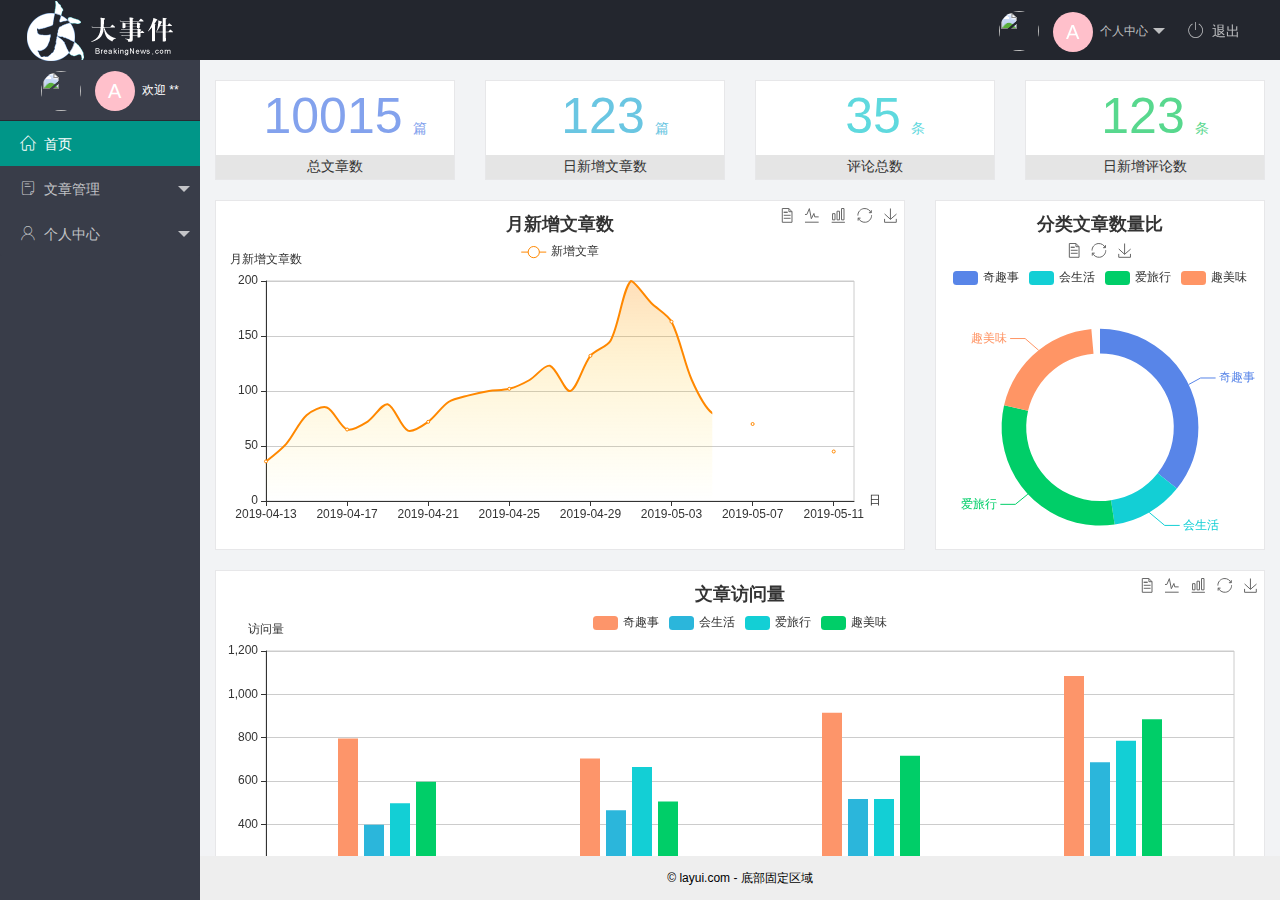
==== commit 1a10d4a3: "完成个人中心功能开发" ====
--- a/index.html
+++ b/index.html
@@ -7,6 +7,7 @@
     <meta http-equiv="X-UA-Compatible" content="ie=edge">
     <title>后天主页</title>
     <link rel="stylesheet" href="/assets/lib/layui/css/layui.css">
+
     <link rel="stylesheet" href="/assets/fonts/iconfont.css">
     <link rel="stylesheet" href="/assets/css/index.css">
 </head>
@@ -25,9 +26,9 @@
                         <span class="text-avatar">A</span> 个人中心
                     </a>
                     <dl class="layui-nav-child">
-                        <dd><a href="">基本资料</a></dd>
-                        <dd><a href="">更换头像</a></dd>
-                        <dd><a href="">重置密码</a></dd>
+                        <dd><a href="/user_info.html" target="fm">基本资料</a></dd>
+                        <dd><a href="/user_avatar.html" target="fm">更换头像</a></dd>
+                        <dd><a href="/user_pwd.html" target="fm">重置密码</a></dd>
                     </dl>
                 </li>
                 <li class="layui-nav-item">
@@ -57,9 +58,9 @@
                     <li class="layui-nav-item">
                         <a href="javascript:;"><span class="iconfont icon-user"></span>个人中心</a>
                         <dl class="layui-nav-child">
-                            <dd><a href="javascript:;"><i class="layui-icon layui-icon-app"></i> 基本资料</a></dd>
-                            <dd><a href="javascript:;"><i class="layui-icon layui-icon-app"></i> 更换头像</a></dd>
-                            <dd><a href="javascript:;"><i class="layui-icon layui-icon-app"></i> 重置密码</a></dd>
+                            <dd><a href="/user_info.html" target="fm"><i class="layui-icon layui-icon-app"></i> 基本资料</a></dd>
+                            <dd><a href="/user_avatar.html" target="fm"><i class="layui-icon layui-icon-app"></i> 更换头像</a></dd>
+                            <dd><a href="/user_pwd.html" target="fm"><i class="layui-icon layui-icon-app"></i> 重置密码</a></dd>
                         </dl>
                     </li>
                 </ul>
